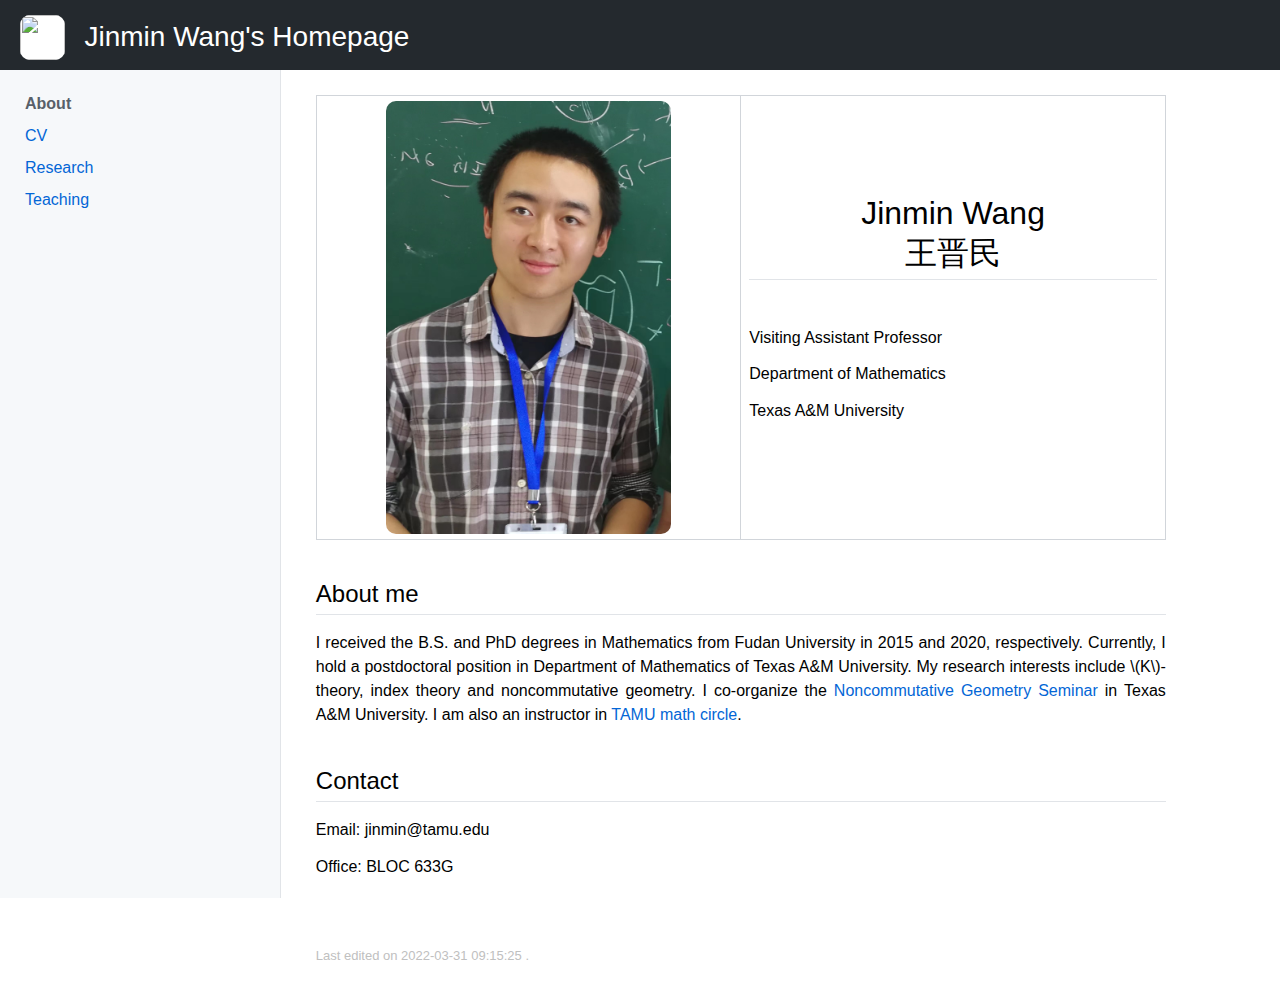
==== index.html @ 13c8f837 "0331" ====
<!DOCTYPE html PUBLIC "-//W3C//DTD XHTML 1.1//EN"
  "http://www.w3.org/TR/xhtml11/DTD/xhtml11.dtd">
<html xmlns="http://www.w3.org/1999/xhtml" xml:lang="en">
<head>
<meta name="viewport" content="width=device-width, initial-scale=1.0">
<meta name="generator" content="jemdoc, see http://jemdoc.jaboc.net/" />
<meta http-equiv="Content-Type" content="text/html;charset=utf-8" />
<link rel="icon" href="./images/home.jpg">
<link rel="stylesheet" href="main.css" type="text/css" />
<!-- <link rel="stylesheet" href="font-awesome/css/font-awesome.min.css"> -->
<!--- <title></title> --->
<title>Jinmin Wang's Homepage</title>
<!-- MathJax -->
<script src='https://cdnjs.cloudflare.com/ajax/libs/mathjax/2.7.5/latest.js?config=TeX-MML-AM_CHTML' async>
</script>
<script type="text/x-mathjax-config">
MathJax.Hub.Config({
	  TeX: { equationNumbers: { autoNumber: "AMS" } }
});
</script>
<!-- End MathJax -->
</head>
<body>
<div id="main-container">
<div id="header-container">
<div id="header">
<div id="header-icon-text-container">
<div id="header-icon-container" >
<a href="index.html"><img src="./images/home.jpg" alt="" style="width: 100%; height: 100%; position: center; padding:0px; margin: 0px;"></a>
</div>
<div id="header-text-container">
<a href="index.html">Jinmin Wang's Homepage</a>
</div>
</div>
<div id="main">
<button class="openbtn" onclick="openNav()">☰</button>
</div>
</div>
</div>
<div id="layout">
<div id="layout-menu-container">
<div id="layout-menu">
<div class="menu-item"><a href="javascript:void(0)" class="closebtn" onclick="closeNav()">×</a></div>
<div class="menu-item"><a href="index.html" class="current">About</a></div>
<div class="menu-item"><a href="cv.pdf">CV</a></div>
<div class="menu-item"><a href="research.html">Research</a></div>
<div class="menu-item"><a href="teaching.html">Teaching</a></div>
</div> <!-- <div id="layout-menu"> -->
</div> <!-- <div id="layout-menu-container"> -->
<div id="layout-content-container">
<div id="layout-content">
<table class="imgtable"><tr><td>
<img src="./images/avatar.jpg" alt="profile pic" width="70%" /></td>
<td align="left"><h1>Jinmin Wang <br /> 王晋民 </h1>
<p><br />
Visiting Assistant Professor
</p>
<p>Department of Mathematics
</p>
<p>Texas A&amp;M University
</p>
</td></tr></table>
<h2>About me</h2>
<p>I received the B.S. and PhD degrees in Mathematics from Fudan University in 2015 and 2020, respectively. Currently, I hold a postdoctoral position in Department of Mathematics of Texas A&amp;M University. 
My research interests include \(K\)-theory, index theory and noncommutative geometry.
I co-organize the <a href="https://www.math.tamu.edu/seminars/noncomgeom/" target=&ldquo;blank&rdquo;>Noncommutative Geometry Seminar</a> in Texas A&amp;M University. I am also an instructor in <a href="https://sites.google.com/tamu.edu/tamu-math-circle" target=&ldquo;blank&rdquo;>TAMU math circle</a>.
</p>
<h2>Contact</h2>
<p>Email: jinmin@tamu.edu
</p>
<p>Office: BLOC 633G
</p>
</div> <!-- <div id="layout-content"> -->
<div id="footer-container">
<div id="footer">
<div id="footer-text">
Last edited  on 2022-03-31 09:15:25 .</br>
</div> <!-- <div id="footer-text"> -->
</div> <!-- <div id="footer"> -->
</div> <!-- <div id="footer-container"> -->
</div> <!-- <div id="layout-content-container"> -->
</div> <!--- <div id="layout"> --->
</div> <!--- <div id="main-container"> --->
<script>
function openNav() {
    if (window.innerWidth <= 1200) {
        document.getElementById("layout-menu").style.width = "280px";
        document.getElementById("layout-content-container").style.marginLeft = "280.8px";
        document.getElementById("layout-content-container").style.position = "fixed";
    }
}
function closeNav() {
    if (window.innerWidth <= 1200) {
        document.getElementById("layout-menu").style.width = "0";
        document.getElementById("layout-content-container").style.position = "static";
        document.getElementById("layout-content-container").style.marginLeft = "0px";
        setInterval(
            function(){ location.reload() },
            500
        );
    }
}
</script>
</body>
</html>
---- main.css ----
/* Default css file for jemdoc. */

body {
	font-family: -apple-system, BlinkMacSystemFont, "Segoe UI", Roboto, Oxygen,
	 			 Ubuntu, Cantarell, "Fira Sans", "Droid Sans", "Helvetica Neue",
				 Arial, sans-serif, "Apple Color Emoji", "Segoe UI Emoji",
				 "Segoe UI Symbol";
	padding: 0;
	margin: 0;
}


div#main-container {
	min-height: 100vh;
	background: white;
	margin: auto;
}

div#header-container {
	width: 100%;
	height: 70px;
}

div#header {
	width: 100vw;
	height: 70px;
	background: #24292e;
	z-index: 1;
	position: fixed;
	display:inline-block;
}

div#header-icon-text-container {
	padding-left: 20px;
	padding-top: 8px;
	display:inline-block;
	vertical-align: middle;
}

div#header-icon-container {
	height:45px; width:45px;
	display:inline-block;
	vertical-align: middle;
	background-color: white;
	border-radius: 10px;
}

div#header-text-container {
	padding-left: 10px;
	height: 40px;
	display:inline-block;
	color: white;
	font-size: 28px;
	margin: 5px;
	vertical-align: middle;
	padding-top: 8px;
}

div#header-text-container a{
	color: white;
}

div#header-text-container a:hover{
	color: white;
}

div#layout {
	width: 100vw;
	min-height: calc(100vh - 70px);
	padding-bottom: 0;
	display: inline-block;
}

div#layout-menu-container{
}

div#layout-menu {
	padding-left: 0px;
	padding-right: 0px;
	padding-top: 0px;
	padding-bottom: 25px;
	height: calc(100% - 97px);
	min-width: 280px;
	position: fixed;
	overflow: scroll;
	background: #f6f8fa;
	border-right: 0.8px solid #e1e4e8;
}

#layout-menu a {
	padding: 0px;
	line-height: 2;
}


div#layout-content-container {
	width: calc(100vw - 280.8px);
	min-height: calc(100vh - 70px);
	margin-left: 280.8px;
	background: none;
	text-align: left;
	display: inline-block;
}

div#layout-content{
	min-height: calc(100vh - 240px);
	padding-top: 25px;
	padding-bottom: 25px;
	padding-left: 35px;
	padding-right: 35px;
	min-width: 200px;
	max-width: 850px;
	/* margin: auto; */
}


tt {
	background: #f3f5f7;
	color: black;
}

pre, tt {
	padding: 5px;
	padding-top: 2px;
	padding-bottom: 2px;
	font-size: 87.5%;
	font-family: SFMono-Regular, Consolas, "Liberation Mono", Menlo, Courier, monospace;
	border-radius: 5px;
	line-height: 1.5;
	overflow: scroll;
}

a, a > tt {
	color: #0366d6;
	text-decoration: none;
}

a:hover, a:hover > tt{
	/*border-bottom: 1.25px #0366d6 dashed;*/
	color: #ea4aaa;
}

#layout-menu a.current:link, #layout-menu a.current:visited {
	color: #586069;
	font-weight: 600;
}
#layout-menu a:link, #layout-menu a:visited, #layout-menu a:hover {
	color: #0366d6;
	text-decoration: none;
}
#layout-menu a:hover {
	color: #ea4aaa;
	text-decoration: none;
}

div.menu-category {
	margin-top: 16px;
	padding-top: 8px;
	padding-bottom: 0.1em;
	padding-left: 25px;
	padding-right: 25px;
	font-size: 18px;
	line-height: 2;
	border-top: 0.8px solid #e1e4e8;
}

div.menu-item {
	font-size: 16px;
	padding-left: 25px;
	padding-right: 25px;
}

div#toptitle {
	padding-bottom: 0.2em;
	margin-bottom: 1.5em;
	border-bottom: 1px solid #e1e4e8;
}

/* Reduce space if we begin the page with a title. */
div#toptitle + h2, div#toptitle + h3 {
	margin-top: -0.7em;
}

div#subtitle {
	margin-top: 0.0em;
	margin-bottom: 0.0em;
	padding-top: 0em;
	padding-bottom: 0.1em;
}

em {
	font-style: italic;
}

strong {
	font-weight: bold;
}


h1, h2, h3 {
	padding-bottom: 0.2em;
	line-height: 1.25;
	padding-top: 0.5em;
	border-bottom: 0.7px solid #e1e4e8;
	font-weight: 400;
}

h1 {
	font-size: 32px;
}

h2 {
	padding-top: 0.8em;
	margin-bottom: 16px;
	font-size: 24px;
}

h2 + h3 {
	padding-top: 4px;
}

h3 {
	font-size: 20px;
	padding-top: 0px;
	margin-bottom: 0px;
	border-bottom: none;
}

p {
	font-size: 16px;
	line-height: 1.5;
	margin-top: 0.0em;
	margin-bottom: 0.8em;
	padding: 0;
	text-align: justify;
}

pre {
	padding: 0;
	margin: 0;
}



div#footer-container{
}

div#footer {
	font-size: small;
	color: #c0c0c0;
	min-width: 200px;
	max-width: 850px;
	/* margin: auto; */
	padding-top: 25px;
	padding-bottom: 25px;
	padding-left: 35px;
	padding-right: 35px;
}

div#footer a {
	color: #80a0b0;
}

div#footer a:hover {
	color: #ea4aaa;
}

div#footer-text {
	line-height: 30px;
}

ul, ol, dl {
	margin-top: 0.2em;
	padding-top: 0;
	margin-bottom: 0.8em;
}

dt {
	margin-top: 0.5em;
	margin-bottom: 0;
}

dl {
	margin-left: 20px;
}

dd {
	color: #222222;
}

dd > *:first-child {
	margin-top: 0;
}

ul {
	list-style-position: outside;
	list-style-type: square;
}

p + ul, p + ol {
	margin-top: -0.5em;
}

li ul, li ol {
	margin-top: -0.3em;
}

ol {
	list-style-position: outside;
	list-style-type: decimal;
}

li p, dd p {
	margin-bottom: 0.3em;
}


ol ol {
	list-style-type: lower-alpha;
}

ol ol ol {
	list-style-type: lower-roman;
}

div.codeblock {
}

p + div.codeblock {
	margin-top: 0.6em;
}

div.codeblock, div.infoblock {
	margin-right: 0%;
	margin-top: 1.2em;
	margin-bottom: 1.3em;
}

div.blocktitle {
	color: #0366d6;
	font-size: 20px;
	line-height: 2;
}

div.blockcontent {
	padding: 10px;
}

div.infoblock > div.blockcontent {
	background: #fffbdd;
	border: 1px solid #f9c513;
	border-radius: 9px;
	color: #f9c513;
}

div.blockcontent p + ul, div.blockcontent p + ol {
	margin-top: 0.4em;
}

div.infoblock p {
	margin-bottom: 0em;
}

div.infoblock li p, div.infoblock dd p {
	margin-bottom: 0.5em;
}

div.infoblock p + p {
	margin-top: 0.8em;
}

div.codeblock > div.blockcontent {
	border: none;
	border-radius: 10px;
	background: #f6f8fa;
}

span.pycommand {
	color: #000070;
}

span.statement {
	color: #008800;
}
span.builtin {
	color: #000088;
}
span.special {
	color: #990000;
}
span.operator {
	color: #880000;
}
span.error {
	color: #aa0000;
}
span.comment, span.comment > *, span.string, span.string > * {
	color: #606060;
}

@media print {
	#layout-menu {
		display: none;
	}

}

#fwtitle {
	margin: 2px;
}

#fwtitle #toptitle {
	padding-left: 0.5em;
	margin-bottom: 0.5em;
}

#layout-content h1:first-child, #layout-content h2:first-child, #layout-content h3:first-child {
	margin-top: -0.7em;
}

div#toptitle h1, #layout-content div#toptitle h1 {
	margin-bottom: 0.0em;
	padding-bottom: 0.1em;
	padding-top: 0;
	margin-top: 0em;
	border-bottom: none;
}


img {
	padding: 0px;
	margin-right: 1%;
	margin-bottom: 1%;
	margin-left: 1%;
	margin-top: 1%;
	border-radius: 10px;
	vertical-align: middle;
	text-align: center;
}


table {
	border-collapse: collapse;
	width: 100%;
	table-layout:fixed;
}



td {
	padding-left: 0.5em;
	padding-right: 0.5em;
	text-align: center;
	border: 1px solid #d1d5da;
	line-height: 2;
	max-width: 50%;
}

table + table {
	margin-top: 1em;
}

#countries tr.r1 {
    font-weight: 600;
}

#countries tr:nth-child(even) {background-color: #f6f8fa;}



div#text-img-container {
	overflow: hidden;
	padding: 0;
	margin: 0;
	margin-bottom: 20px;
}

div#img-container {
	float: left;
	padding-top: 0px;
	text-align: center;
}

div#text-container {
	overflow: hidden;
	padding-top: 0px;
}

div#text-container h1{
	border-bottom: none;
	margin: 0px;
	padding: 0px;
	padding-top: 15px;
}

div#text-container h2{
	border-bottom: none;
	margin: 0px;
	padding: 0px;
	padding-top: 15px;
}

div#text-container h3{
	padding-top: 0px;
	margin-top: 0px;
}

div#text-container h1 + h3{
	padding-top: 0px;
	margin-top: 0px;
}

div#text-container h3 + h1{
	padding: 0px;
	margin: 0px;
}

div#text-container h2 + h3{
	padding-top: 0px;
	margin-top: 0px;
}

div#text-container p{
}


div#main{
	margin: auto;
	height:45px;
	display:inline-block;
	vertical-align: middle;
}

.openbtn {
  font-size: 0;
  background: none;
  color: none;
  border: none;
}

.openbtn:hover {
}



div#layout-menu-container .closebtn {
	font-size: 0;
}

div#layout-menu-container .closebtn:hover {
	background: #fdaeb7;
	color: #cb2431;
}


/* Width to collapse sidebar */
@media screen and (max-width: 1200px) {
	div#header-text-container {
		visibility: hidden;
		width: 0;
	}

	div#layout-menu-container{
		width:0;
	}

	div#layout-menu {
		padding-top: 20px;
		transition: 0.5s;
		min-width: 0px;
		width: 0px;
		box-shadow: 8px 0px 10px 0 rgba(0, 0, 0, 0.3);
		border: none;
		/*position: fixed;*/
	}
	div#layout-content-container {
		transition: margin-left .5s;
		margin-left:0px;
		width: 100%;
	}
	div#main{
		padding-left: calc(100vw - 150px);
	}

	.openbtn {
	  font-size: 26px;
	  cursor: pointer;
	  background: none;
	  color: white;
	  padding: 8px 9px 8px 9px;
	  border: none;
	  width:45px;
	}

	.openbtn:hover {
		background-color: #2f363d;
	}

	div#layout-menu-container .closebtn {
	  position: absolute;
	  top: 0;
	  right: 25px;
	  font-size: 36px;
	  border: none;
	  padding-left: 10px ;
	  padding-right: 10px ;
	  padding-top: 1.1px ;
	  padding-bottom: 5.3px;
	  line-height: 1;
	  margin-right: -25px;
	  background: #ffdce0;
	  color: #959da5;
	}

	div#layout-menu-container .closebtn:hover {
		background: #fdaeb7;
		color: #cb2431;
	}
}

/* Width to center image */
@media screen and (max-width: 700px) {
	img{
		margin-right: 0px;
	}

	p{
		text-align: left;
	}

	div#layout-content{
		padding-left:   20px;
		padding-right:  20px;
		padding-top:    16px;
		padding-bottom: 15px;
		min-height: calc(100vh - 190px);
	}

	div#footer-container{
	}

	div#footer {
		padding-left:   20px;
		padding-right:  20px;
		padding-top:    16px;
		padding-bottom: 15px;
	}

	div#img-container {
		float: none;
		padding-top: 0px;
		text-align: center;
	}

	div#text-container h1{
		text-align: center;
	}

	div#text-container h2{
		text-align: center;
	}

	div#text-container h3{
		text-align: center;
	}
}




/* members */
div#member-container{
	text-align: center;
}
div#member{
	display: inline-block;
	vertical-align: top;
	width: 150px;
	text-align: center;
	margin-bottom: 15px;
	margin-right: 10px;
}

div#member img{
	width: 150px;
	margin: 0px;
	padding: 0px;
}

div#member p{
	text-align: center;
	margin: 0px;
	padding: 0px;
}


/* Group Outings */
.row {
  display: -ms-flexbox; /* IE10 */
  display: flex;
  -ms-flex-wrap: wrap; /* IE10 */
  flex-wrap: wrap;
  padding: 0 4px;
}

.column {
  -ms-flex: 23%; /* IE10 */
  flex: 23%;
  max-width: 23%;
  padding: 0 4px;
}

.column img {
  margin-top: 8px;
  vertical-align: middle;
  width: 100%;
}

@media screen and (max-width: 800px) {
  .column {
    -ms-flex: 50%;
    flex: 50%;
    max-width: 50%;
  }
}

@media screen and (max-width: 600px) {
  .column {
    -ms-flex: 100%;
    flex: 100%;
    max-width: 100%;
  }
}
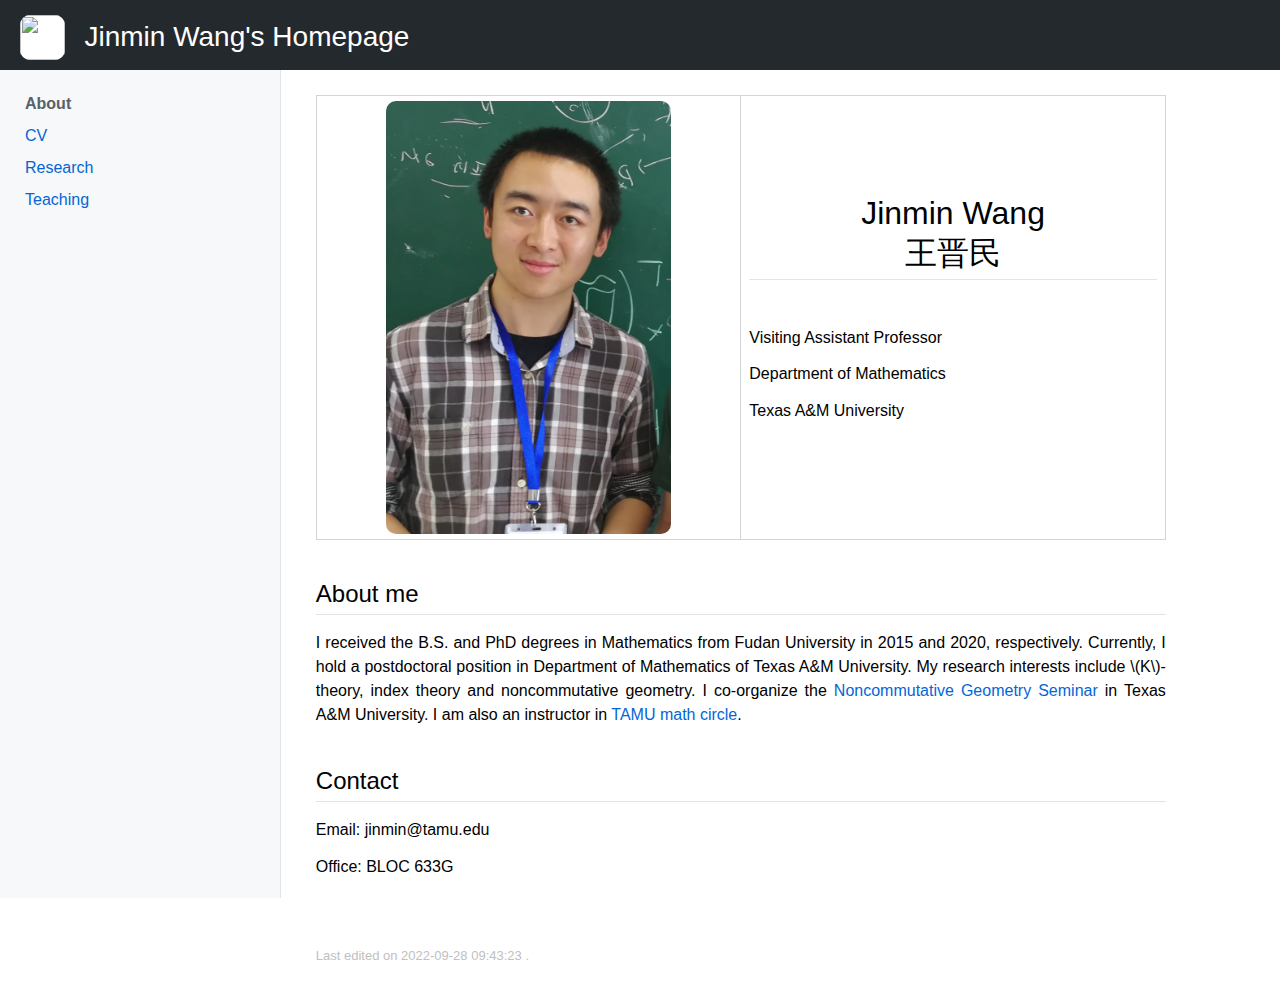
==== commit 2eddea38: "0928" ====
--- a/index.html
+++ b/index.html
@@ -74,7 +74,7 @@
 <div id="footer-container">
 <div id="footer">
 <div id="footer-text">
-Last edited  on 2022-03-31 09:15:25 .</br>
+Last edited  on 2022-09-28 09:43:23 .</br>
 </div> <!-- <div id="footer-text"> -->
 </div> <!-- <div id="footer"> -->
 </div> <!-- <div id="footer-container"> -->
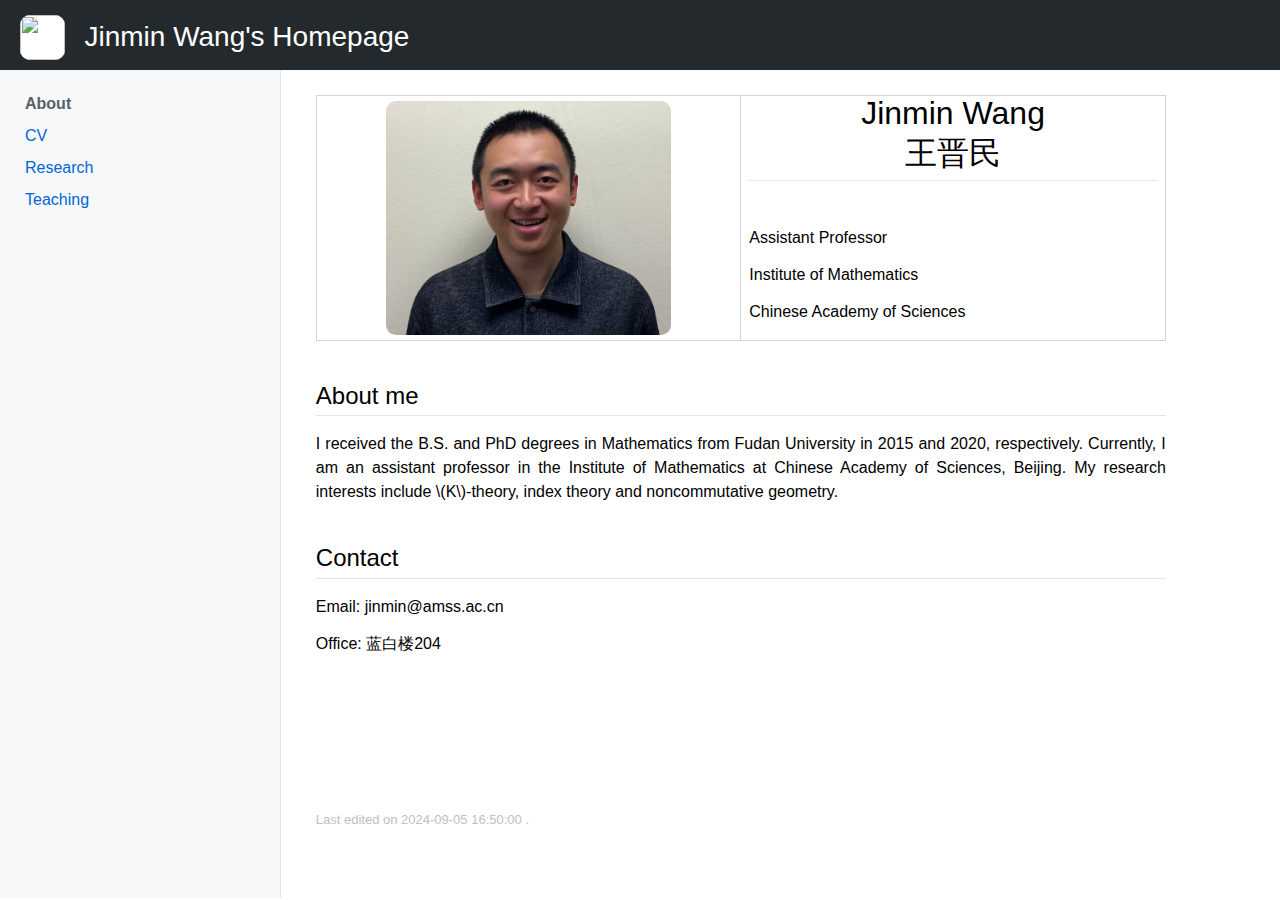
==== commit 2a268d31: "0905" ====
--- a/index.html
+++ b/index.html
@@ -53,28 +53,27 @@
 <img src="./images/avatar.jpg" alt="profile pic" width="70%" /></td>
 <td align="left"><h1>Jinmin Wang <br /> 王晋民 </h1>
 <p><br />
-Visiting Assistant Professor
+Assistant Professor
 </p>
-<p>Department of Mathematics
+<p>Institute of Mathematics
 </p>
-<p>Texas A&amp;M University
+<p>Chinese Academy of Sciences
 </p>
 </td></tr></table>
 <h2>About me</h2>
-<p>I received the B.S. and PhD degrees in Mathematics from Fudan University in 2015 and 2020, respectively. Currently, I hold a postdoctoral position in Department of Mathematics of Texas A&amp;M University. 
+<p>I received the B.S. and PhD degrees in Mathematics from Fudan University in 2015 and 2020, respectively. Currently, I am an assistant professor in the Institute of Mathematics at Chinese Academy of Sciences, Beijing. 
 My research interests include \(K\)-theory, index theory and noncommutative geometry.
-I co-organize the <a href="https://www.math.tamu.edu/seminars/noncomgeom/" target=&ldquo;blank&rdquo;>Noncommutative Geometry Seminar</a> in Texas A&amp;M University. I am also an instructor in <a href="https://sites.google.com/tamu.edu/tamu-math-circle" target=&ldquo;blank&rdquo;>TAMU math circle</a>.
 </p>
 <h2>Contact</h2>
-<p>Email: jinmin@tamu.edu
+<p>Email: jinmin@amss.ac.cn
 </p>
-<p>Office: BLOC 633G
+<p>Office: 蓝白楼204
 </p>
 </div> <!-- <div id="layout-content"> -->
 <div id="footer-container">
 <div id="footer">
 <div id="footer-text">
-Last edited  on 2022-09-28 09:43:23 .</br>
+Last edited  on 2024-09-05 16:50:00 .</br>
 </div> <!-- <div id="footer-text"> -->
 </div> <!-- <div id="footer"> -->
 </div> <!-- <div id="footer-container"> -->
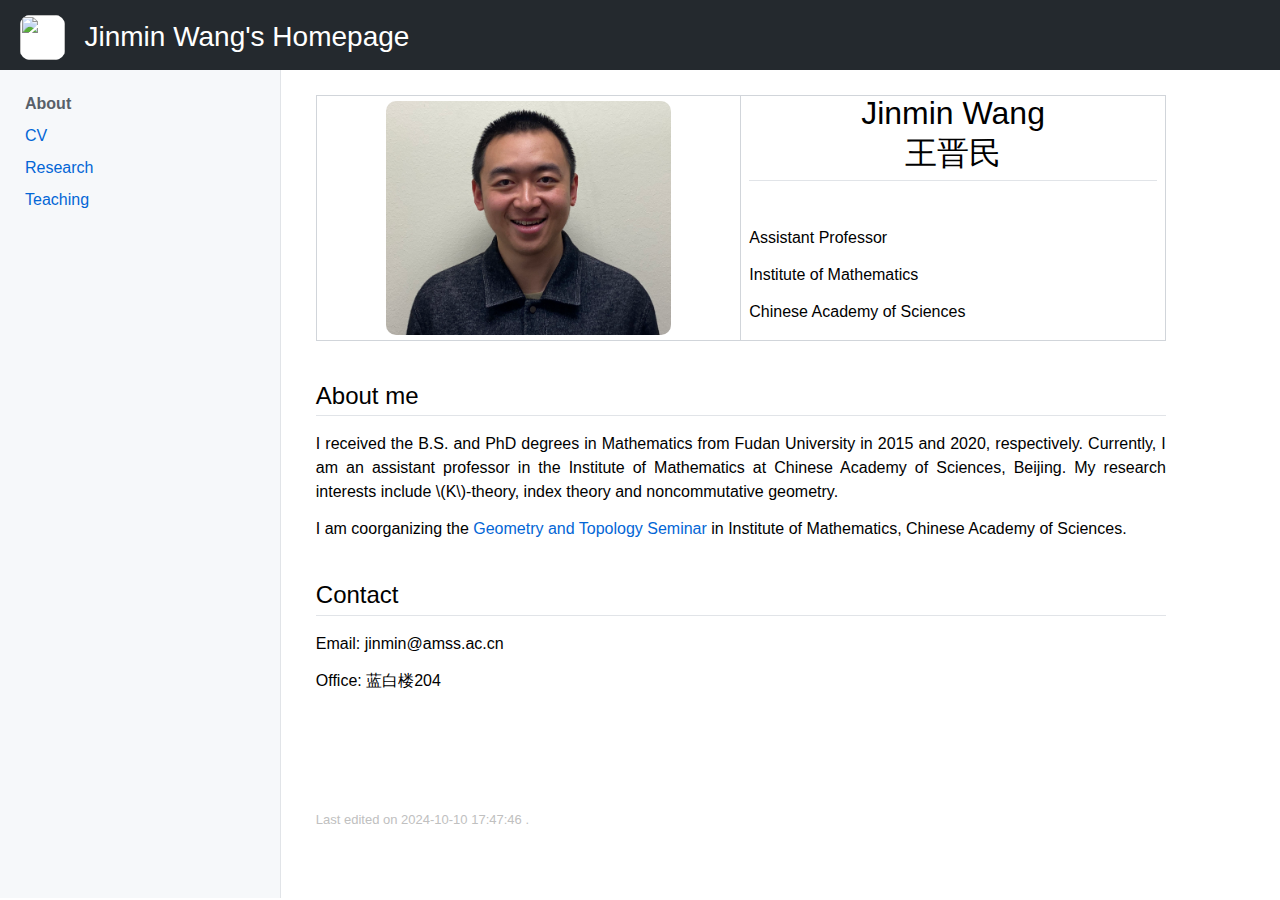
==== commit feb3d623: "1010" ====
--- a/index.html
+++ b/index.html
@@ -64,6 +64,8 @@
 <p>I received the B.S. and PhD degrees in Mathematics from Fudan University in 2015 and 2020, respectively. Currently, I am an assistant professor in the Institute of Mathematics at Chinese Academy of Sciences, Beijing. 
 My research interests include \(K\)-theory, index theory and noncommutative geometry.
 </p>
+<p>I am coorganizing the <a href="gtseminar.html" target=&ldquo;blank&rdquo;>Geometry and Topology Seminar</a> in Institute of Mathematics, Chinese Academy of Sciences.
+</p>
 <h2>Contact</h2>
 <p>Email: jinmin@amss.ac.cn
 </p>
@@ -73,7 +75,7 @@
 <div id="footer-container">
 <div id="footer">
 <div id="footer-text">
-Last edited  on 2024-09-05 16:50:00 .</br>
+Last edited  on 2024-10-10 17:47:46 .</br>
 </div> <!-- <div id="footer-text"> -->
 </div> <!-- <div id="footer"> -->
 </div> <!-- <div id="footer-container"> -->
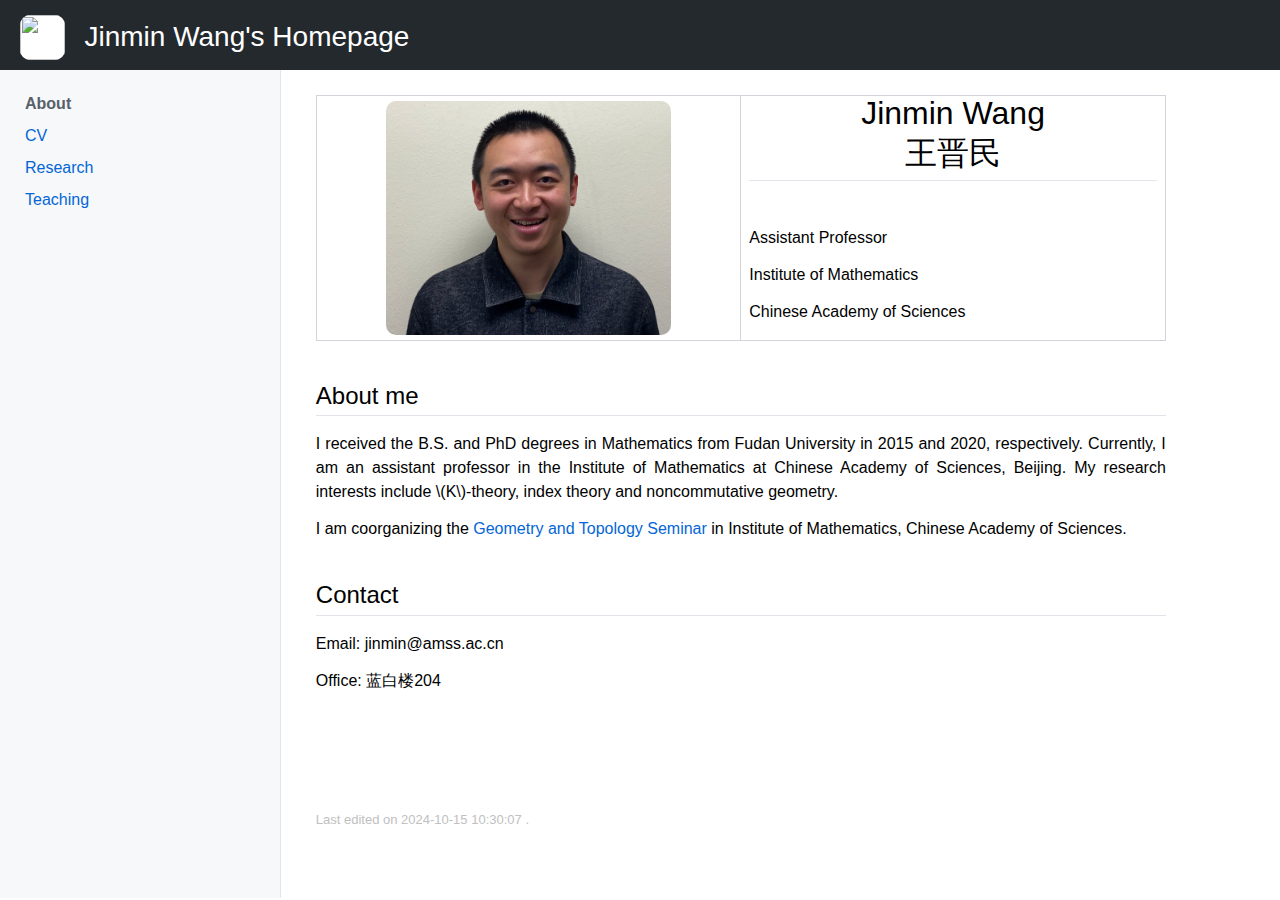
==== commit 26934201: "1015" ====
--- a/index.html
+++ b/index.html
@@ -75,7 +75,7 @@
 <div id="footer-container">
 <div id="footer">
 <div id="footer-text">
-Last edited  on 2024-10-10 17:47:46 .</br>
+Last edited  on 2024-10-15 10:30:07 .</br>
 </div> <!-- <div id="footer-text"> -->
 </div> <!-- <div id="footer"> -->
 </div> <!-- <div id="footer-container"> -->
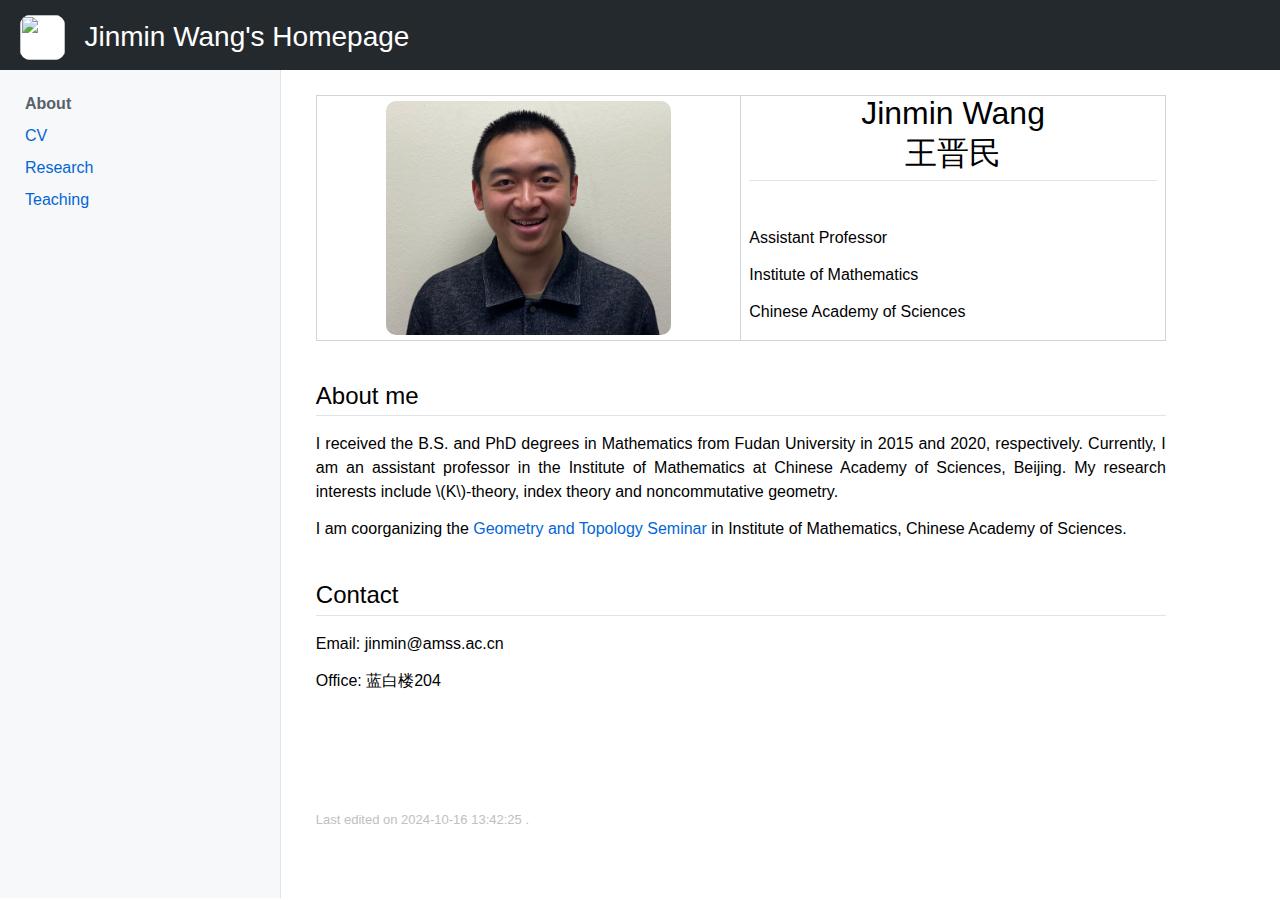
==== commit 205df45a: "1016" ====
--- a/index.html
+++ b/index.html
@@ -75,7 +75,7 @@
 <div id="footer-container">
 <div id="footer">
 <div id="footer-text">
-Last edited  on 2024-10-15 10:30:07 .</br>
+Last edited  on 2024-10-16 13:42:25 .</br>
 </div> <!-- <div id="footer-text"> -->
 </div> <!-- <div id="footer"> -->
 </div> <!-- <div id="footer-container"> -->
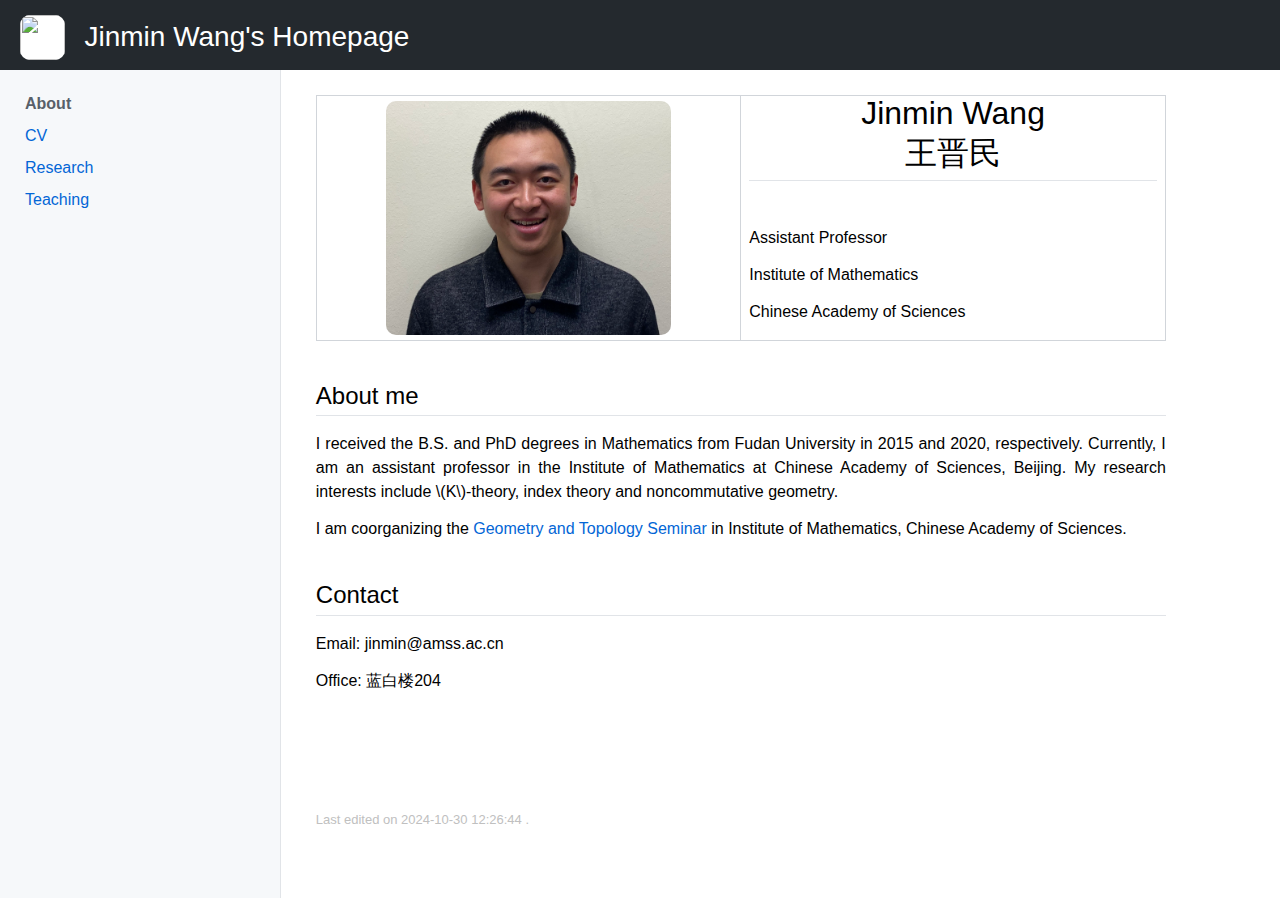
==== commit 0400171d: "1030" ====
--- a/index.html
+++ b/index.html
@@ -75,7 +75,7 @@
 <div id="footer-container">
 <div id="footer">
 <div id="footer-text">
-Last edited  on 2024-10-16 13:42:25 .</br>
+Last edited  on 2024-10-30 12:26:44 .</br>
 </div> <!-- <div id="footer-text"> -->
 </div> <!-- <div id="footer"> -->
 </div> <!-- <div id="footer-container"> -->
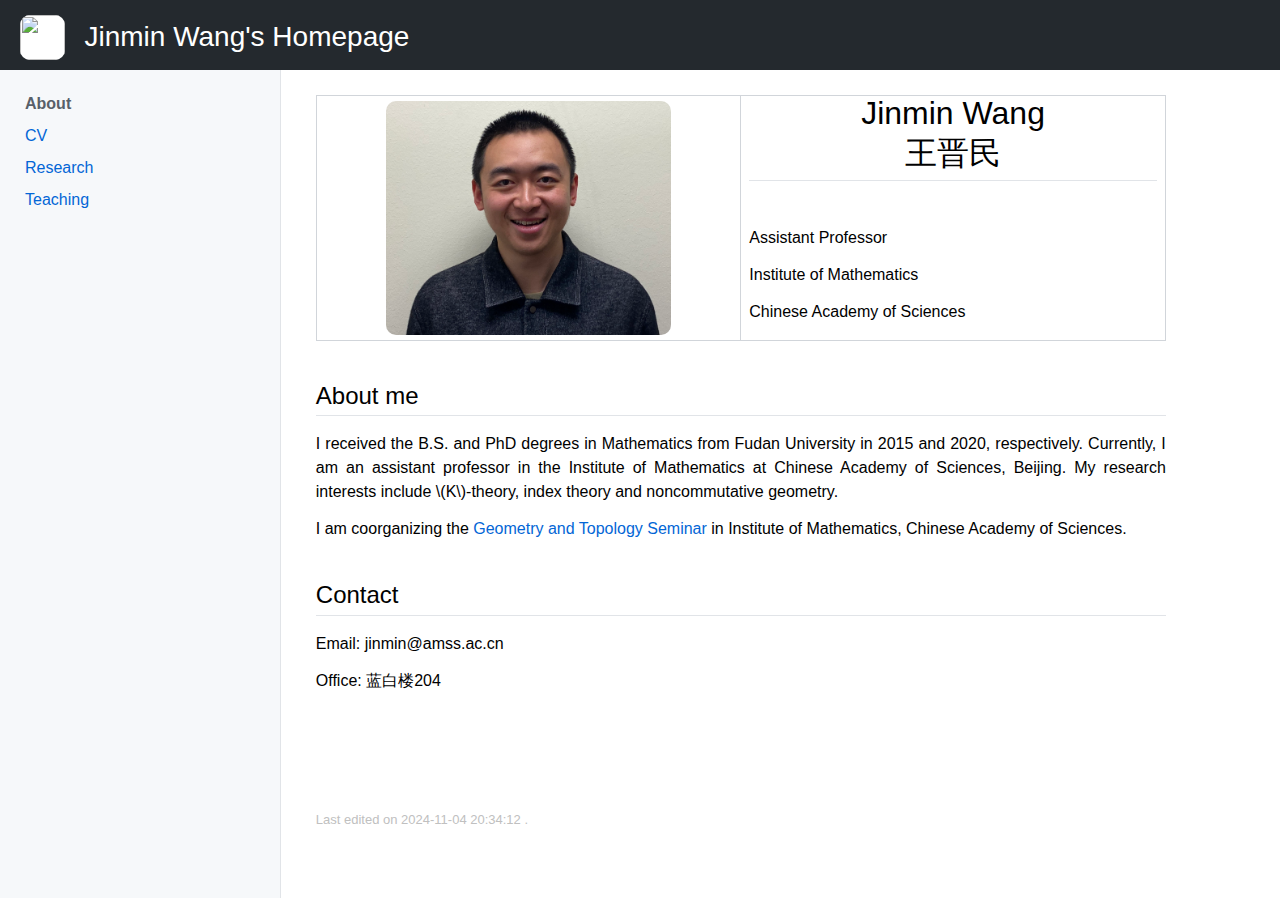
==== commit 98e4d799: "1104" ====
--- a/index.html
+++ b/index.html
@@ -75,7 +75,7 @@
 <div id="footer-container">
 <div id="footer">
 <div id="footer-text">
-Last edited  on 2024-10-30 12:26:44 .</br>
+Last edited  on 2024-11-04 20:34:12 .</br>
 </div> <!-- <div id="footer-text"> -->
 </div> <!-- <div id="footer"> -->
 </div> <!-- <div id="footer-container"> -->
